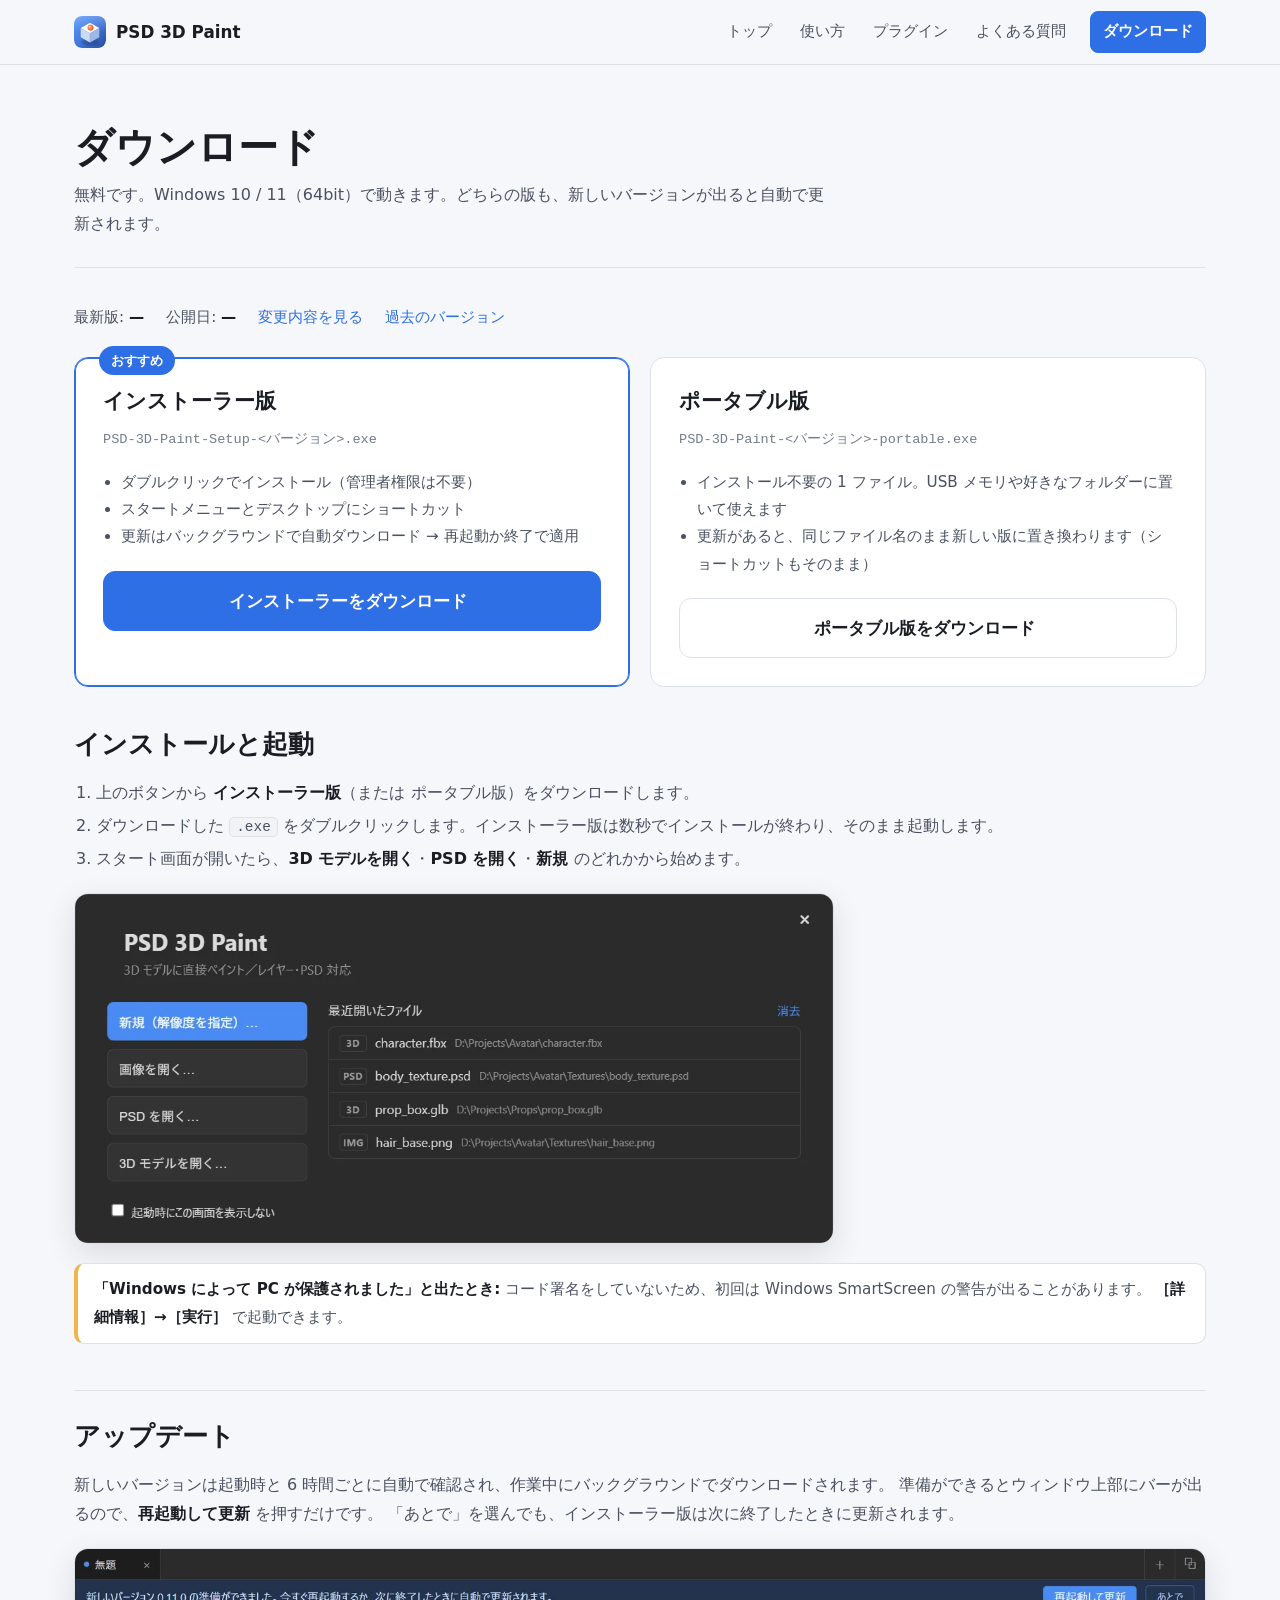
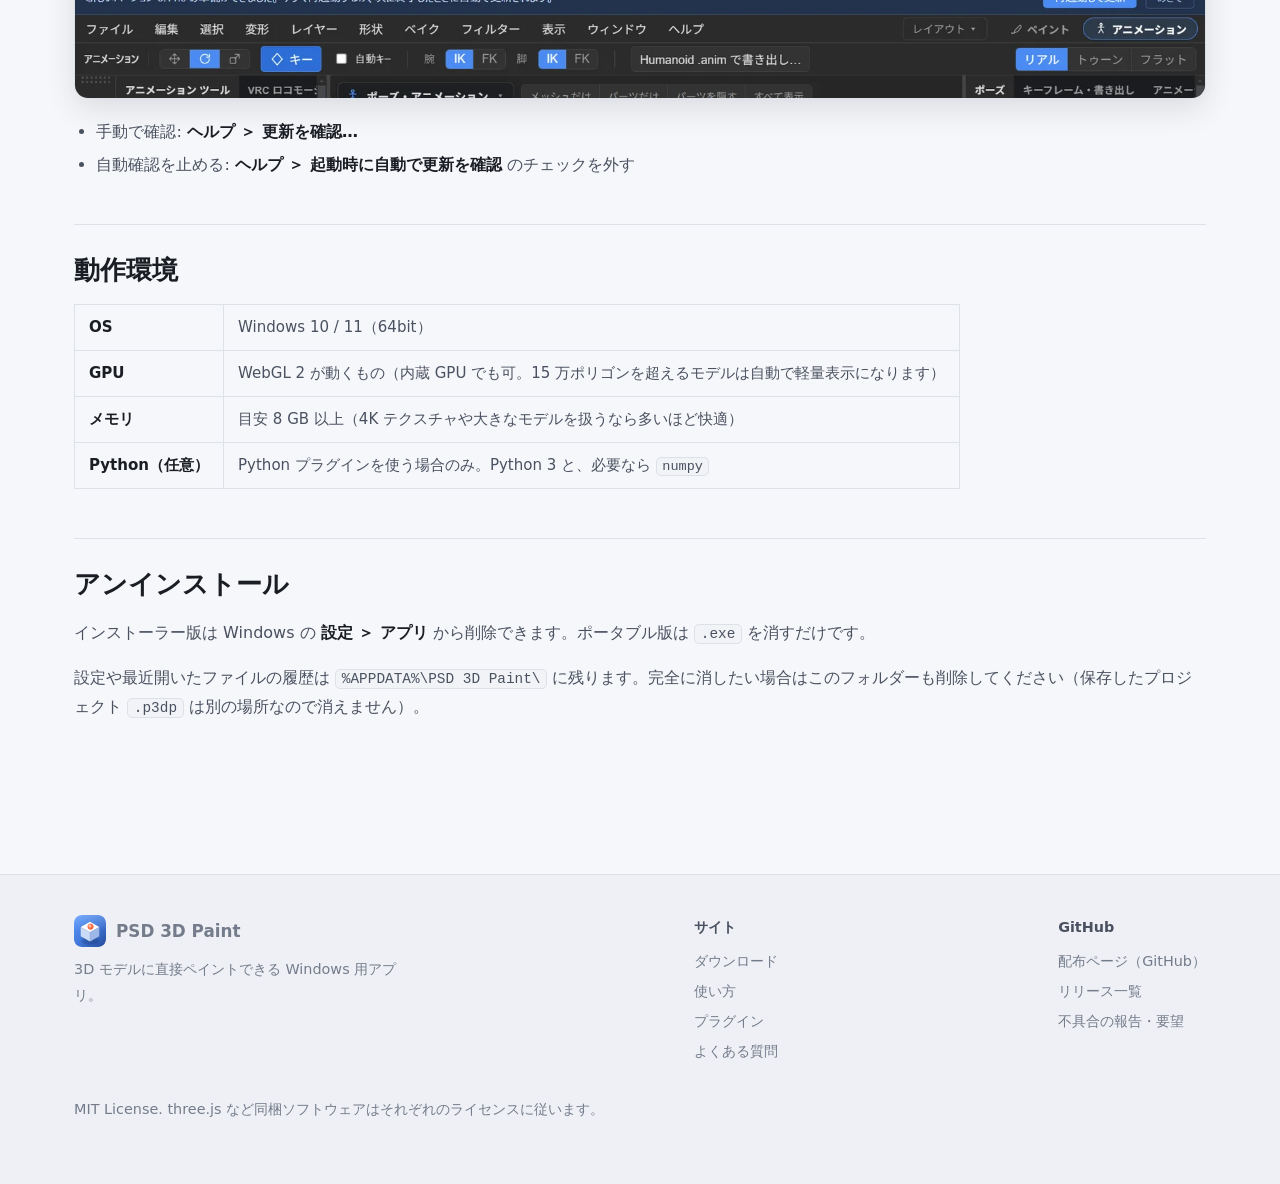
==== download.html @ db3aa848 "Website (PSD 3D Paint 0.12.1)" ====
<!doctype html>
<html lang="ja">
<head>
  <meta charset="utf-8" />
  <meta name="viewport" content="width=device-width, initial-scale=1" />
  <title>ダウンロード — PSD 3D Paint</title>
  <meta name="description" content="PSD 3D Paint の最新版をダウンロード。インストーラー版とポータブル版、どちらも自動アップデートに対応。" />
  <meta property="og:title" content="ダウンロード — PSD 3D Paint" />
  <meta property="og:image" content="images/og.jpg" />
  <link rel="icon" href="images/favicon.png" />
  <link rel="stylesheet" href="assets/style.css" />
</head>
<body>
  <header class="site-header">
    <div class="wrap">
      <a class="brand" href="index.html"><img src="images/icon-256.png" alt="" />PSD 3D Paint</a>
      <button class="nav-toggle" aria-label="メニュー" aria-expanded="false">☰</button>
      <nav class="nav">
        <a href="index.html">トップ</a>
        <a href="guide.html">使い方</a>
        <a href="plugins.html">プラグイン</a>
        <a href="faq.html">よくある質問</a>
        <a class="btn primary" href="download.html">ダウンロード</a>
      </nav>
    </div>
  </header>

  <main class="wrap">
    <div class="page-head">
      <h1>ダウンロード</h1>
      <p>無料です。Windows 10 / 11（64bit）で動きます。どちらの版も、新しいバージョンが出ると自動で更新されます。</p>
    </div>

    <section style="padding:36px 0 20px">
      <div class="notice" data-if-unconfigured>
        <strong>準備中:</strong> 配布ページはまだ公開されていません。公開されるとこのボタンから最新版をダウンロードできるようになります。
      </div>
      <div class="release-info">
        <span>最新版: <b data-release="version">—</b></span>
        <span>公開日: <b data-release="date">—</b></span>
        <a data-release="notes" class="gh-link" data-gh="latest">変更内容を見る</a>
        <a class="gh-link" data-gh="releases">過去のバージョン</a>
      </div>

      <div class="dl-grid">
        <div class="card dl-card recommended">
          <span class="badge">おすすめ</span>
          <h3 style="font-size:1.3rem">インストーラー版</h3>
          <p class="file" data-file="setup">PSD-3D-Paint-Setup-&lt;バージョン&gt;.exe</p>
          <ul>
            <li>ダブルクリックでインストール（管理者権限は不要）</li>
            <li>スタートメニューとデスクトップにショートカット</li>
            <li>更新はバックグラウンドで自動ダウンロード → 再起動か終了で適用</li>
          </ul>
          <a class="btn primary big" data-asset="setup">インストーラーをダウンロード <small data-size></small></a>
        </div>
        <div class="card dl-card">
          <h3 style="font-size:1.3rem">ポータブル版</h3>
          <p class="file" data-file="portable">PSD-3D-Paint-&lt;バージョン&gt;-portable.exe</p>
          <ul>
            <li>インストール不要の 1 ファイル。USB メモリや好きなフォルダーに置いて使えます</li>
            <li>更新があると、同じファイル名のまま新しい版に置き換わります（ショートカットもそのまま）</li>
          </ul>
          <a class="btn big" data-asset="portable">ポータブル版をダウンロード <small data-size></small></a>
        </div>
      </div>
    </section>

    <div class="docs" style="grid-template-columns:1fr;padding-top:20px">
      <div class="content">
        <section id="install">
          <h2>インストールと起動</h2>
          <ol>
            <li>上のボタンから <strong>インストーラー版</strong>（または ポータブル版）をダウンロードします。</li>
            <li>ダウンロードした <code>.exe</code> をダブルクリックします。インストーラー版は数秒でインストールが終わり、そのまま起動します。</li>
            <li>スタート画面が開いたら、<strong>3D モデルを開く</strong>・<strong>PSD を開く</strong>・<strong>新規</strong> のどれかから始めます。</li>
          </ol>
          <figure class="shot mid"><img src="images/welcome.webp" width="1080" height="498" loading="lazy" alt="スタート画面。新規、画像を開く、PSD を開く、3D モデルを開くのボタンと、最近開いたファイルの一覧" /></figure>
          <div class="warn">
            <strong>「Windows によって PC が保護されました」と出たとき:</strong>
            コード署名をしていないため、初回は Windows SmartScreen の警告が出ることがあります。
            <strong>［詳細情報］→［実行］</strong> で起動できます。
          </div>
        </section>

        <section id="update">
          <h2>アップデート</h2>
          <p>
            新しいバージョンは起動時と 6 時間ごとに自動で確認され、作業中にバックグラウンドでダウンロードされます。
            準備ができるとウィンドウ上部にバーが出るので、<strong>再起動して更新</strong> を押すだけです。
            「あとで」を選んでも、インストーラー版は次に終了したときに更新されます。
          </p>
          <figure class="shot"><img src="images/update-banner.webp" width="1600" height="211" loading="lazy" alt="更新バー" /></figure>
          <ul>
            <li>手動で確認: <strong>ヘルプ ＞ 更新を確認…</strong></li>
            <li>自動確認を止める: <strong>ヘルプ ＞ 起動時に自動で更新を確認</strong> のチェックを外す</li>
          </ul>
        </section>

        <section id="requirements">
          <h2>動作環境</h2>
          <table>
            <tbody>
              <tr><th>OS</th><td>Windows 10 / 11（64bit）</td></tr>
              <tr><th>GPU</th><td>WebGL 2 が動くもの（内蔵 GPU でも可。15 万ポリゴンを超えるモデルは自動で軽量表示になります）</td></tr>
              <tr><th>メモリ</th><td>目安 8 GB 以上（4K テクスチャや大きなモデルを扱うなら多いほど快適）</td></tr>
              <tr><th>Python（任意）</th><td>Python プラグインを使う場合のみ。Python 3 と、必要なら <code>numpy</code></td></tr>
            </tbody>
          </table>
        </section>

        <section id="uninstall">
          <h2>アンインストール</h2>
          <p>インストーラー版は Windows の <strong>設定 ＞ アプリ</strong> から削除できます。ポータブル版は <code>.exe</code> を消すだけです。</p>
          <p>設定や最近開いたファイルの履歴は <code>%APPDATA%\PSD 3D Paint\</code> に残ります。完全に消したい場合はこのフォルダーも削除してください（保存したプロジェクト <code>.p3dp</code> は別の場所なので消えません）。</p>
        </section>

      </div>
    </div>
  </main>

  <footer class="site-footer">
    <div class="wrap">
      <div class="cols">
        <div>
          <a class="brand" href="index.html"><img src="images/icon-256.png" alt="" />PSD 3D Paint</a>
          <p style="margin:10px 0 0;max-width:340px">3D モデルに直接ペイントできる Windows 用アプリ。</p>
        </div>
        <div><h4>サイト</h4><ul><li><a href="download.html">ダウンロード</a></li><li><a href="guide.html">使い方</a></li><li><a href="plugins.html">プラグイン</a></li><li><a href="faq.html">よくある質問</a></li></ul></div>
        <div><h4>GitHub</h4><ul><li><a class="gh-link" data-gh="repo">配布ページ（GitHub）</a></li><li><a class="gh-link" data-gh="releases">リリース一覧</a></li><li><a class="gh-link" data-gh="issues">不具合の報告・要望</a></li></ul></div>
      </div>
      <p class="fine">MIT License. three.js など同梱ソフトウェアはそれぞれのライセンスに従います。</p>
    </div>
  </footer>
  <script src="assets/config.js"></script>
  <script src="assets/site.js"></script>
</body>
</html>
---- assets/style.css ----
/* PSD 3D Paint — website styles (no build step; plain CSS) */
:root {
  --bg: #121418;
  --bg-2: #181b21;
  --panel: #1e222a;
  --panel-2: #252a33;
  --line: #2f3540;
  --text: #e8ebf0;
  --text-2: #aab2bf;
  --text-3: #7d8696;
  --accent: #4d8dff;
  --accent-2: #7aa9ff;
  --accent-soft: rgba(77, 141, 255, 0.14);
  --pink: #ff8fb1;
  --gold: #ffd27a;
  --cyan: #7ad7ff;
  --ok: #4cc38a;
  --warn: #f0b44c;
  --code-bg: #0d0f13;
  --shadow: 0 10px 40px rgba(0, 0, 0, 0.45);
  --radius: 14px;
  --maxw: 1180px;
  color-scheme: dark;
}
@media (prefers-color-scheme: light) {
  :root:not([data-theme="dark"]) {
    --bg: #f6f7fa;
    --bg-2: #eef0f5;
    --panel: #ffffff;
    --panel-2: #f1f3f7;
    --line: #dde1e8;
    --text: #1a1d23;
    --text-2: #4a5160;
    --text-3: #747c8b;
    --accent: #2f6fe6;
    --accent-2: #2f6fe6;
    --accent-soft: rgba(47, 111, 230, 0.1);
    --code-bg: #f1f3f7;
    --shadow: 0 10px 30px rgba(20, 30, 50, 0.12);
    color-scheme: light;
  }
}
:root[data-theme="light"] {
  --bg: #f6f7fa; --bg-2: #eef0f5; --panel: #ffffff; --panel-2: #f1f3f7; --line: #dde1e8;
  --text: #1a1d23; --text-2: #4a5160; --text-3: #747c8b; --accent: #2f6fe6; --accent-2: #2f6fe6;
  --accent-soft: rgba(47, 111, 230, 0.1); --code-bg: #f1f3f7; --shadow: 0 10px 30px rgba(20, 30, 50, 0.12);
  color-scheme: light;
}

* { box-sizing: border-box; }
html { scroll-behavior: smooth; scroll-padding-top: 76px; }
body {
  margin: 0;
  background: var(--bg);
  color: var(--text);
  font-family: "Noto Sans JP", "Yu Gothic UI", "Hiragino Sans", "Meiryo", system-ui, sans-serif;
  font-size: 16px;
  line-height: 1.8;
  -webkit-font-smoothing: antialiased;
  overflow-x: hidden;
}
img { max-width: 100%; height: auto; display: block; }
a { color: var(--accent-2); text-decoration: none; }
a:hover { text-decoration: underline; }
code, kbd, pre { font-family: "Cascadia Code", Consolas, "BIZ UDGothic", monospace; }
code { background: var(--panel-2); border: 1px solid var(--line); border-radius: 5px; padding: 0.05em 0.4em; font-size: 0.9em; }
kbd {
  display: inline-block; min-width: 1.6em; text-align: center;
  background: var(--panel); border: 1px solid var(--line); border-bottom-width: 3px;
  border-radius: 6px; padding: 0 0.45em; font-size: 0.85em; line-height: 1.6; color: var(--text);
}
pre {
  background: var(--code-bg); border: 1px solid var(--line); border-radius: 10px;
  padding: 16px 18px; overflow-x: auto; font-size: 0.88rem; line-height: 1.65; margin: 1em 0 1.4em;
}
pre code { background: none; border: 0; padding: 0; font-size: inherit; }
.wrap { max-width: var(--maxw); margin: 0 auto; padding: 0 24px; }
@media (max-width: 640px) { .wrap { padding: 0 16px; } }

/* ---------------------------------------------------------------- header */
.site-header {
  position: sticky; top: 0; z-index: 50;
  background: color-mix(in srgb, var(--bg) 82%, transparent);
  backdrop-filter: saturate(160%) blur(12px);
  border-bottom: 1px solid var(--line);
}
.site-header .wrap { display: flex; align-items: center; gap: 20px; height: 64px; }
.brand { display: flex; align-items: center; gap: 10px; color: var(--text); font-weight: 700; font-size: 1.05rem; white-space: nowrap; }
.brand:hover { text-decoration: none; }
.brand img { width: 32px; height: 32px; border-radius: 8px; }
.nav { display: flex; gap: 4px; margin-left: auto; align-items: center; }
.nav a { color: var(--text-2); padding: 6px 12px; border-radius: 8px; font-size: 0.95rem; white-space: nowrap; }
.nav a:hover { background: var(--panel-2); color: var(--text); text-decoration: none; }
.nav a.active { color: var(--text); background: var(--accent-soft); }
.nav .btn { margin-left: 8px; }
.nav-toggle { display: none; margin-left: auto; background: none; border: 1px solid var(--line); color: var(--text); border-radius: 8px; padding: 6px 10px; font-size: 1rem; cursor: pointer; }
@media (max-width: 860px) {
  .nav-toggle { display: block; }
  .nav {
    display: none; position: absolute; top: 64px; left: 0; right: 0; flex-direction: column; align-items: stretch;
    background: var(--bg); border-bottom: 1px solid var(--line); padding: 10px 16px 16px; gap: 2px;
  }
  .nav.open { display: flex; }
  .nav .btn { margin: 8px 0 0; text-align: center; }
}

/* ---------------------------------------------------------------- buttons */
.btn {
  display: inline-flex; align-items: center; justify-content: center; gap: 8px;
  padding: 10px 20px; border-radius: 10px; font-weight: 600; font-size: 0.98rem;
  border: 1px solid var(--line); background: var(--panel); color: var(--text); cursor: pointer;
  transition: transform 0.12s ease, background 0.12s ease, border-color 0.12s ease;
}
.btn:hover { text-decoration: none; border-color: var(--text-3); transform: translateY(-1px); }
.btn.primary { background: var(--accent); border-color: var(--accent); color: #fff; }
.btn.primary:hover { background: color-mix(in srgb, var(--accent) 88%, white); }
.btn.big { padding: 14px 26px; font-size: 1.05rem; border-radius: 12px; }
.btn small { font-weight: 400; opacity: 0.8; }
.btn-row { display: flex; flex-wrap: wrap; gap: 12px; }

/* ---------------------------------------------------------------- hero */
.hero { position: relative; padding: 72px 0 40px; overflow: hidden; }
.hero::before {
  content: ""; position: absolute; inset: -40% -10% auto -10%; height: 680px; z-index: -1;
  background:
    radial-gradient(40% 50% at 20% 40%, rgba(255, 143, 177, 0.20), transparent 70%),
    radial-gradient(40% 50% at 55% 30%, rgba(255, 210, 122, 0.14), transparent 70%),
    radial-gradient(40% 50% at 85% 40%, rgba(122, 215, 255, 0.18), transparent 70%);
}
.hero h1 { font-size: clamp(2rem, 5vw, 3.4rem); line-height: 1.25; margin: 0 0 18px; letter-spacing: 0.01em; }
.hero h1 .grad { background: linear-gradient(90deg, var(--pink), var(--gold), var(--cyan)); -webkit-background-clip: text; background-clip: text; color: transparent; }
.hero .lead { font-size: clamp(1rem, 2vw, 1.2rem); color: var(--text-2); max-width: 720px; margin: 0 0 28px; }
.hero .meta { margin-top: 14px; color: var(--text-3); font-size: 0.9rem; }
.hero-shot { margin-top: 48px; }
.shot {
  border-radius: var(--radius); border: 1px solid var(--line); box-shadow: var(--shadow);
  overflow: hidden; background: var(--panel);
}
.shot img { width: 100%; }
figure { margin: 1.4em 0; }
figcaption { color: var(--text-3); font-size: 0.88rem; margin-top: 10px; text-align: center; }

/* ---------------------------------------------------------------- sections */
section.block { padding: 72px 0; }
section.block.alt { background: var(--bg-2); border-top: 1px solid var(--line); border-bottom: 1px solid var(--line); }
.eyebrow { color: var(--accent-2); font-weight: 700; font-size: 0.85rem; letter-spacing: 0.08em; text-transform: uppercase; margin: 0 0 8px; }
h2.title { font-size: clamp(1.5rem, 3.2vw, 2.2rem); line-height: 1.35; margin: 0 0 14px; }
p.sub { color: var(--text-2); max-width: 760px; margin: 0 0 36px; }

.grid { display: grid; gap: 20px; }
.grid.c2 { grid-template-columns: repeat(2, minmax(0, 1fr)); }
.grid.c3 { grid-template-columns: repeat(3, minmax(0, 1fr)); }
.grid.c4 { grid-template-columns: repeat(4, minmax(0, 1fr)); }
@media (max-width: 960px) { .grid.c3, .grid.c4 { grid-template-columns: repeat(2, minmax(0, 1fr)); } }
@media (max-width: 640px) { .grid.c2, .grid.c3, .grid.c4 { grid-template-columns: 1fr; } }

.card {
  background: var(--panel); border: 1px solid var(--line); border-radius: var(--radius);
  padding: 22px; display: flex; flex-direction: column; gap: 8px; min-width: 0;
}
.card h3 { margin: 0; font-size: 1.12rem; line-height: 1.45; }
.card p { margin: 0; color: var(--text-2); font-size: 0.95rem; }
.card .ico { width: 40px; height: 40px; border-radius: 10px; display: grid; place-items: center; background: var(--accent-soft); color: var(--accent-2); font-size: 1.25rem; }
.card.media { padding: 0; overflow: hidden; }
.card.media .body { padding: 18px 22px 22px; display: flex; flex-direction: column; gap: 6px; }
.card.media img { border-bottom: 1px solid var(--line); aspect-ratio: 16 / 9; object-fit: cover; object-position: center; }

/* alternating feature rows */
.feature { display: grid; grid-template-columns: 1fr 1.25fr; gap: 48px; align-items: center; padding: 36px 0; }
.feature.rev { grid-template-columns: 1.25fr 1fr; }
.feature.rev .text { order: 2; }
.feature h3 { font-size: clamp(1.25rem, 2.4vw, 1.6rem); margin: 0 0 12px; line-height: 1.4; }
.feature p, .feature li { color: var(--text-2); }
.feature ul { padding-left: 1.2em; margin: 0.6em 0 0; }
@media (max-width: 860px) {
  .feature, .feature.rev { grid-template-columns: 1fr; gap: 20px; }
  .feature.rev .text { order: 0; }
}

.steps { counter-reset: step; display: grid; gap: 18px; grid-template-columns: repeat(3, minmax(0, 1fr)); }
.steps .card::before {
  counter-increment: step; content: counter(step);
  width: 34px; height: 34px; border-radius: 50%; display: grid; place-items: center;
  background: var(--accent); color: #fff; font-weight: 700;
}
@media (max-width: 860px) { .steps { grid-template-columns: 1fr; } }

.tags { display: flex; flex-wrap: wrap; gap: 8px; }
.tag { border: 1px solid var(--line); background: var(--panel); border-radius: 999px; padding: 2px 12px; font-size: 0.85rem; color: var(--text-2); }

.cta {
  text-align: center; padding: 56px 24px; border-radius: 20px; border: 1px solid var(--line);
  background: linear-gradient(135deg, rgba(255, 143, 177, 0.12), rgba(122, 215, 255, 0.12)), var(--panel);
}
.cta h2 { margin: 0 0 10px; font-size: clamp(1.4rem, 3vw, 2rem); }
.cta p { color: var(--text-2); margin: 0 0 24px; }
.cta .btn-row { justify-content: center; }

/* ---------------------------------------------------------------- page head */
.page-head { padding: 56px 0 28px; border-bottom: 1px solid var(--line); }
.page-head h1 { margin: 0 0 8px; font-size: clamp(1.7rem, 4vw, 2.5rem); line-height: 1.3; }
.page-head p { margin: 0; color: var(--text-2); max-width: 760px; }

/* ---------------------------------------------------------------- docs layout */
.docs { display: grid; grid-template-columns: 240px minmax(0, 1fr); gap: 48px; padding: 36px 0 80px; }
.toc { position: sticky; top: 84px; align-self: start; max-height: calc(100vh - 100px); overflow: auto; font-size: 0.92rem; padding-right: 6px; }
.toc .toc-title { font-weight: 700; color: var(--text-3); font-size: 0.8rem; letter-spacing: 0.08em; margin: 0 0 8px; }
.toc ol, .toc ul { list-style: none; margin: 0; padding: 0; }
.toc a { display: block; color: var(--text-2); padding: 4px 10px; border-left: 2px solid var(--line); }
.toc a:hover { color: var(--text); text-decoration: none; border-left-color: var(--text-3); }
.toc a.current { color: var(--accent-2); border-left-color: var(--accent); background: var(--accent-soft); }
@media (max-width: 960px) {
  .docs { grid-template-columns: 1fr; gap: 16px; }
  .toc { position: static; max-height: none; border: 1px solid var(--line); border-radius: 12px; padding: 14px; background: var(--panel); }
}
.content { min-width: 0; }
.content > section { padding-bottom: 28px; margin-bottom: 28px; border-bottom: 1px solid var(--line); }
.content > section:last-child { border-bottom: 0; }
.content h2 { font-size: 1.6rem; margin: 0 0 14px; line-height: 1.4; }
.content h3 { font-size: 1.15rem; margin: 1.6em 0 0.5em; }
.content p, .content li { color: var(--text-2); }
.content strong { color: var(--text); }
.content ul, .content ol { padding-left: 1.4em; }
.content li { margin: 0.25em 0; }
.content .shot { margin: 1.2em 0; }
.content .shot.narrow { max-width: 460px; }
.content .shot.mid { max-width: 760px; }
.inline-shots { display: flex; flex-wrap: wrap; gap: 18px; align-items: flex-start; }
.inline-shots figure { margin: 0; flex: 1 1 260px; }

table { width: 100%; border-collapse: collapse; margin: 1em 0 1.4em; font-size: 0.94rem; display: block; overflow-x: auto; }
thead { background: var(--panel-2); }
th, td { text-align: left; padding: 9px 14px; border: 1px solid var(--line); vertical-align: top; }
th { font-weight: 600; white-space: nowrap; }
td { color: var(--text-2); }
table.keys td:first-child { white-space: nowrap; }

.note, .tip, .warn {
  border: 1px solid var(--line); border-left: 4px solid var(--accent); background: var(--panel);
  border-radius: 10px; padding: 12px 16px; margin: 1.2em 0; color: var(--text-2); font-size: 0.95rem;
}
.tip { border-left-color: var(--ok); }
.warn { border-left-color: var(--warn); }
.note strong, .tip strong, .warn strong { color: var(--text); }

/* ---------------------------------------------------------------- download */
.dl-grid { display: grid; grid-template-columns: repeat(2, minmax(0, 1fr)); gap: 20px; }
@media (max-width: 760px) { .dl-grid { grid-template-columns: 1fr; } }
.dl-card { position: relative; padding: 28px; gap: 12px; }
.dl-card.recommended { border-color: var(--accent); box-shadow: 0 0 0 1px var(--accent) inset; }
.dl-card .badge { position: absolute; top: -12px; left: 24px; background: var(--accent); color: #fff; font-size: 0.8rem; font-weight: 700; padding: 3px 12px; border-radius: 999px; }
.dl-card .file { font-family: Consolas, monospace; font-size: 0.85rem; color: var(--text-3); word-break: break-all; }
.dl-card ul { margin: 4px 0 8px; padding-left: 1.2em; color: var(--text-2); font-size: 0.95rem; }
.release-info { display: flex; flex-wrap: wrap; gap: 8px 22px; color: var(--text-2); font-size: 0.95rem; margin: 0 0 26px; }
.release-info b { color: var(--text); }
.notice { border: 1px dashed var(--warn); color: var(--text-2); background: color-mix(in srgb, var(--warn) 8%, transparent); border-radius: 12px; padding: 14px 18px; margin: 0 0 24px; }
.notice[hidden] { display: none; }

/* ---------------------------------------------------------------- faq */
details.qa { border: 1px solid var(--line); border-radius: 12px; background: var(--panel); margin: 0 0 12px; }
details.qa summary { cursor: pointer; padding: 16px 20px; font-weight: 600; list-style: none; display: flex; gap: 10px; align-items: flex-start; }
details.qa summary::-webkit-details-marker { display: none; }
details.qa summary::before { content: "Q"; color: var(--accent-2); font-weight: 800; flex: 0 0 auto; }
details.qa summary::after { content: "+"; margin-left: auto; color: var(--text-3); font-weight: 400; font-size: 1.2rem; line-height: 1.4; }
details.qa[open] summary::after { content: "−"; }
details.qa .a { padding: 0 20px 16px 44px; color: var(--text-2); }
details.qa .a p { margin: 0.4em 0; }
h2.faq-group { font-size: 1.2rem; margin: 36px 0 14px; color: var(--text); }

/* ---------------------------------------------------------------- footer */
.site-footer { border-top: 1px solid var(--line); padding: 40px 0 48px; color: var(--text-3); font-size: 0.9rem; background: var(--bg-2); }
.site-footer .cols { display: flex; flex-wrap: wrap; gap: 28px 56px; justify-content: space-between; }
.site-footer h4 { color: var(--text-2); margin: 0 0 8px; font-size: 0.9rem; }
.site-footer ul { list-style: none; margin: 0; padding: 0; }
.site-footer li { margin: 4px 0; }
.site-footer a { color: var(--text-3); }
.site-footer a:hover { color: var(--text); }
.site-footer .fine { margin-top: 28px; }

.gh-link[data-missing] { opacity: 0.5; pointer-events: none; }
.sr-only { position: absolute; width: 1px; height: 1px; overflow: hidden; clip: rect(0 0 0 0); }
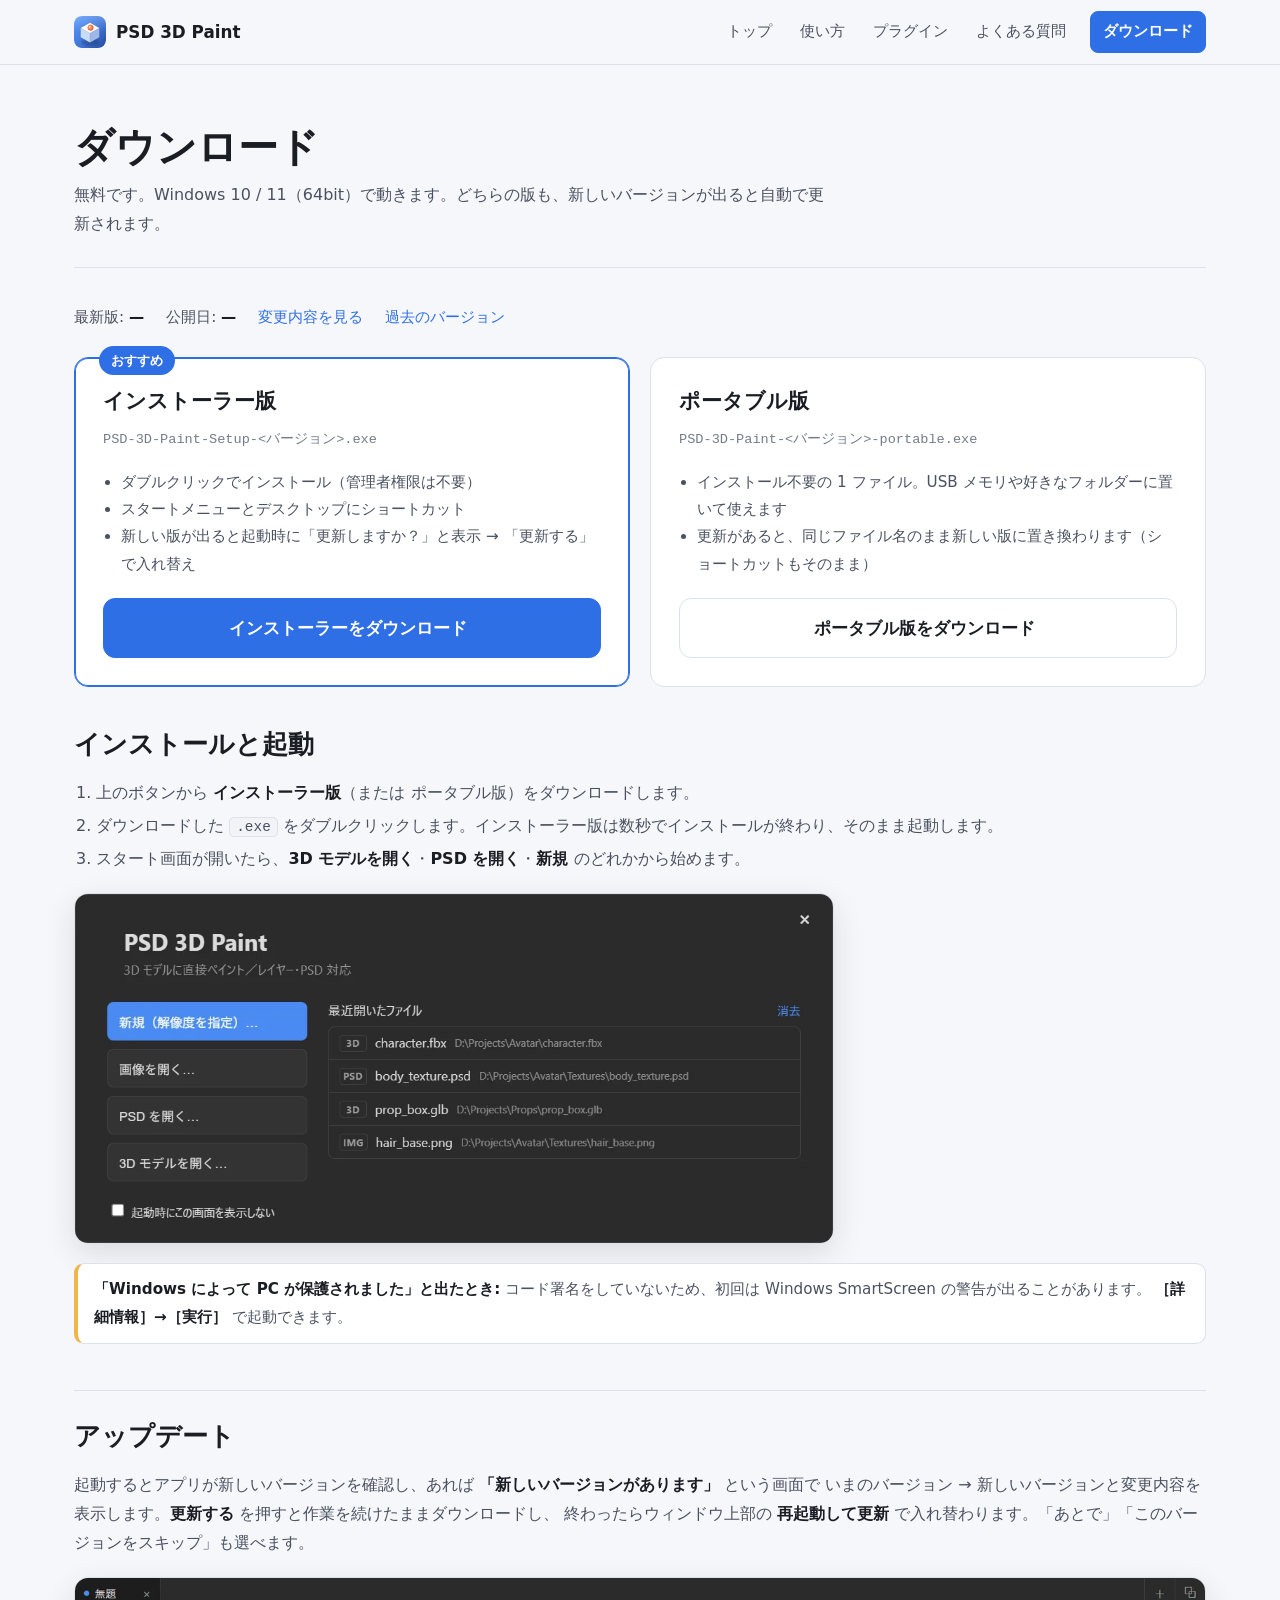
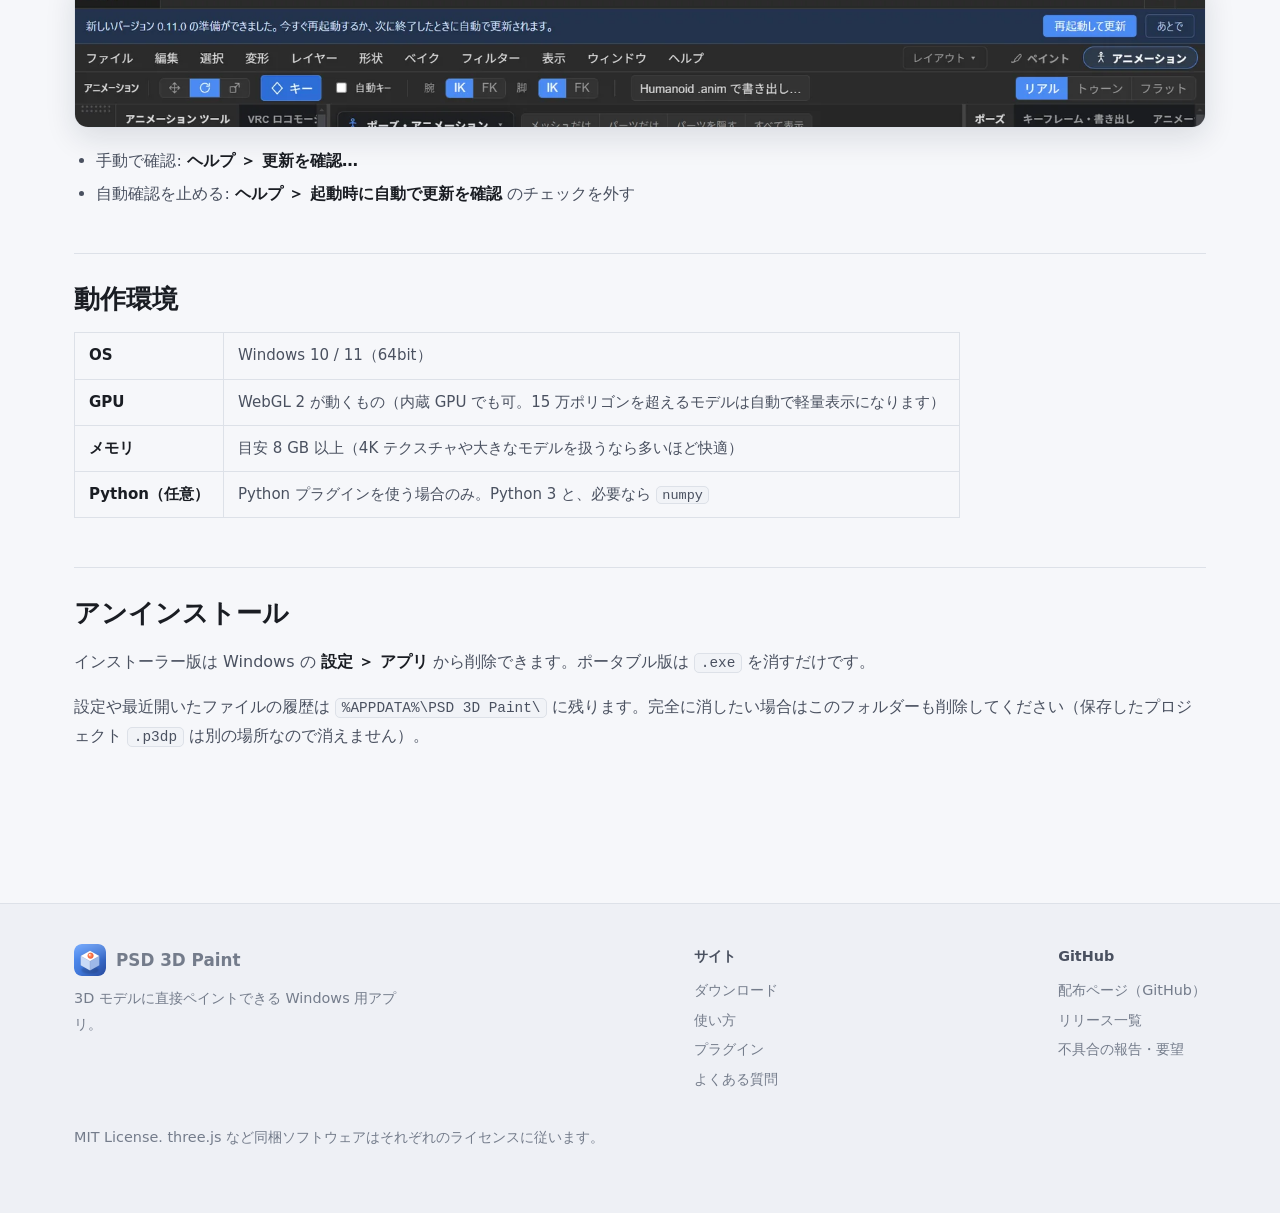
==== commit 92c8f0fa: "Website (PSD 3D Paint 0.12.1)" ====
--- a/download.html
+++ b/download.html
@@ -50,7 +50,7 @@
           <ul>
             <li>ダブルクリックでインストール（管理者権限は不要）</li>
             <li>スタートメニューとデスクトップにショートカット</li>
-            <li>更新はバックグラウンドで自動ダウンロード → 再起動か終了で適用</li>
+            <li>新しい版が出ると起動時に「更新しますか？」と表示 → 「更新する」で入れ替え</li>
           </ul>
           <a class="btn primary big" data-asset="setup">インストーラーをダウンロード <small data-size></small></a>
         </div>
@@ -86,9 +86,9 @@
         <section id="update">
           <h2>アップデート</h2>
           <p>
-            新しいバージョンは起動時と 6 時間ごとに自動で確認され、作業中にバックグラウンドでダウンロードされます。
-            準備ができるとウィンドウ上部にバーが出るので、<strong>再起動して更新</strong> を押すだけです。
-            「あとで」を選んでも、インストーラー版は次に終了したときに更新されます。
+            起動するとアプリが新しいバージョンを確認し、あれば <strong>「新しいバージョンがあります」</strong> という画面で
+            いまのバージョン → 新しいバージョンと変更内容を表示します。<strong>更新する</strong> を押すと作業を続けたままダウンロードし、
+            終わったらウィンドウ上部の <strong>再起動して更新</strong> で入れ替わります。「あとで」「このバージョンをスキップ」も選べます。
           </p>
           <figure class="shot"><img src="images/update-banner.webp" width="1600" height="211" loading="lazy" alt="更新バー" /></figure>
           <ul>
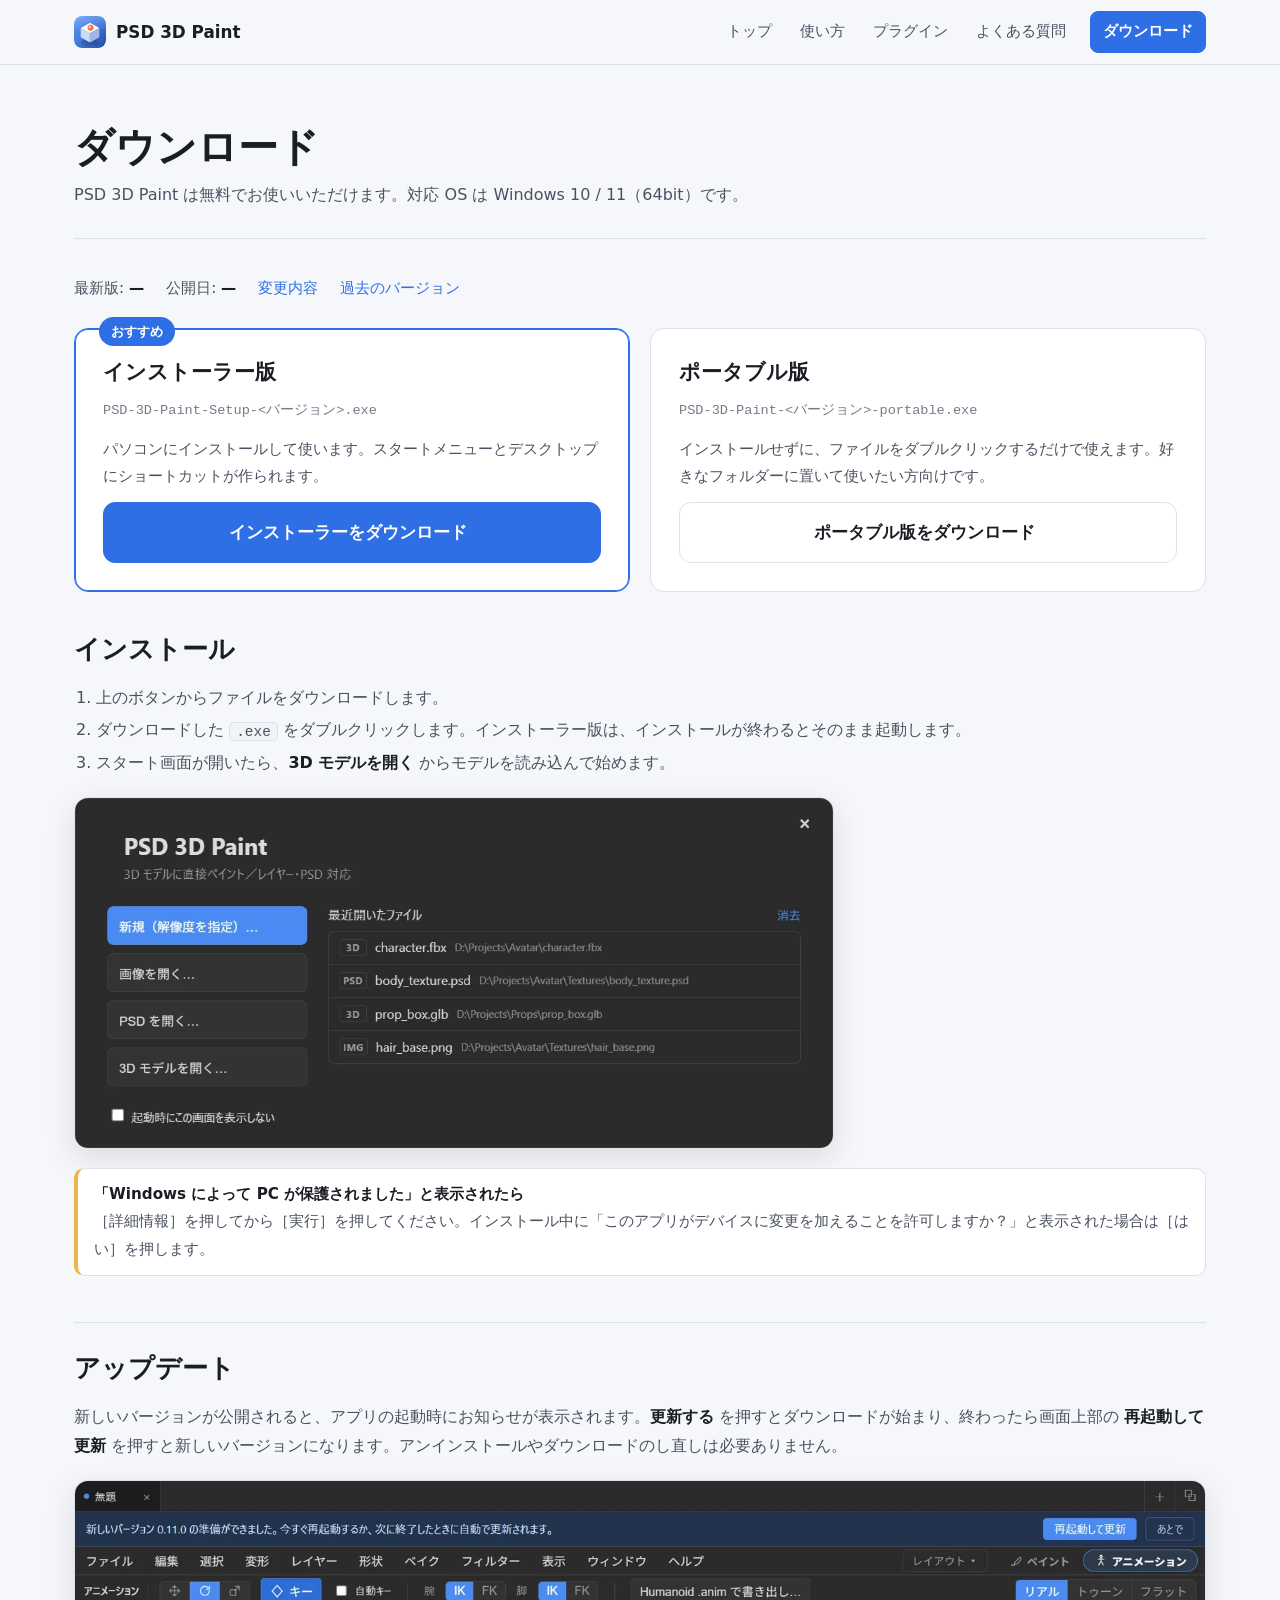
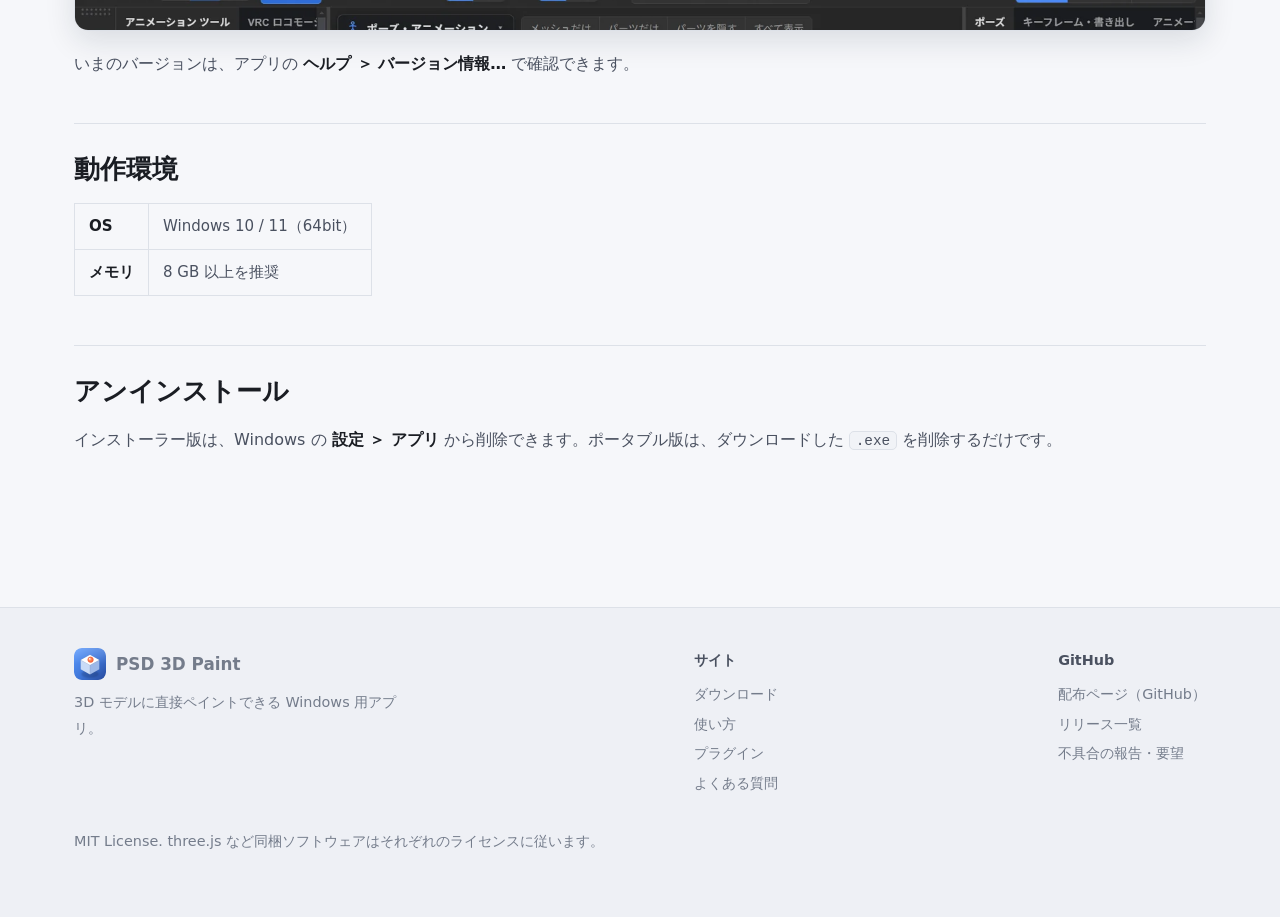
==== commit 93e06bcb: "Website (PSD 3D Paint 0.12.1)" ====
--- a/download.html
+++ b/download.html
@@ -4,7 +4,7 @@
   <meta charset="utf-8" />
   <meta name="viewport" content="width=device-width, initial-scale=1" />
   <title>ダウンロード — PSD 3D Paint</title>
-  <meta name="description" content="PSD 3D Paint の最新版をダウンロード。インストーラー版とポータブル版、どちらも自動アップデートに対応。" />
+  <meta name="description" content="PSD 3D Paint の最新版をダウンロード（Windows 10 / 11）。インストーラー版とポータブル版があります。" />
   <meta property="og:title" content="ダウンロード — PSD 3D Paint" />
   <meta property="og:image" content="images/og.jpg" />
   <link rel="icon" href="images/favicon.png" />
@@ -13,7 +13,7 @@
 <body>
   <header class="site-header">
     <div class="wrap">
-      <a class="brand" href="index.html"><img src="images/icon-256.png" alt="" />PSD 3D Paint</a>
+      <a class="brand" href="index.html"><img data-img="icon" src="images/icon-256.png" alt="" />PSD 3D Paint</a>
       <button class="nav-toggle" aria-label="メニュー" aria-expanded="false">☰</button>
       <nav class="nav">
         <a href="index.html">トップ</a>
@@ -28,17 +28,17 @@
   <main class="wrap">
     <div class="page-head">
       <h1>ダウンロード</h1>
-      <p>無料です。Windows 10 / 11（64bit）で動きます。どちらの版も、新しいバージョンが出ると自動で更新されます。</p>
+      <p>PSD 3D Paint は無料でお使いいただけます。対応 OS は Windows 10 / 11（64bit）です。</p>
     </div>
 
     <section style="padding:36px 0 20px">
       <div class="notice" data-if-unconfigured>
-        <strong>準備中:</strong> 配布ページはまだ公開されていません。公開されるとこのボタンから最新版をダウンロードできるようになります。
+        ただいま準備中です。公開されると、このページから最新版をダウンロードできます。
       </div>
       <div class="release-info">
         <span>最新版: <b data-release="version">—</b></span>
         <span>公開日: <b data-release="date">—</b></span>
-        <a data-release="notes" class="gh-link" data-gh="latest">変更内容を見る</a>
+        <a data-release="notes" class="gh-link" data-gh="latest">変更内容</a>
         <a class="gh-link" data-gh="releases">過去のバージョン</a>
       </div>
 
@@ -47,20 +47,13 @@
           <span class="badge">おすすめ</span>
           <h3 style="font-size:1.3rem">インストーラー版</h3>
           <p class="file" data-file="setup">PSD-3D-Paint-Setup-&lt;バージョン&gt;.exe</p>
-          <ul>
-            <li>ダブルクリックでインストール（管理者権限は不要）</li>
-            <li>スタートメニューとデスクトップにショートカット</li>
-            <li>新しい版が出ると起動時に「更新しますか？」と表示 → 「更新する」で入れ替え</li>
-          </ul>
+          <p>パソコンにインストールして使います。スタートメニューとデスクトップにショートカットが作られます。</p>
           <a class="btn primary big" data-asset="setup">インストーラーをダウンロード <small data-size></small></a>
         </div>
         <div class="card dl-card">
           <h3 style="font-size:1.3rem">ポータブル版</h3>
           <p class="file" data-file="portable">PSD-3D-Paint-&lt;バージョン&gt;-portable.exe</p>
-          <ul>
-            <li>インストール不要の 1 ファイル。USB メモリや好きなフォルダーに置いて使えます</li>
-            <li>更新があると、同じファイル名のまま新しい版に置き換わります（ショートカットもそのまま）</li>
-          </ul>
+          <p>インストールせずに、ファイルをダブルクリックするだけで使えます。好きなフォルダーに置いて使いたい方向けです。</p>
           <a class="btn big" data-asset="portable">ポータブル版をダウンロード <small data-size></small></a>
         </div>
       </div>
@@ -69,32 +62,24 @@
     <div class="docs" style="grid-template-columns:1fr;padding-top:20px">
       <div class="content">
         <section id="install">
-          <h2>インストールと起動</h2>
+          <h2>インストール</h2>
           <ol>
-            <li>上のボタンから <strong>インストーラー版</strong>（または ポータブル版）をダウンロードします。</li>
-            <li>ダウンロードした <code>.exe</code> をダブルクリックします。インストーラー版は数秒でインストールが終わり、そのまま起動します。</li>
-            <li>スタート画面が開いたら、<strong>3D モデルを開く</strong>・<strong>PSD を開く</strong>・<strong>新規</strong> のどれかから始めます。</li>
+            <li>上のボタンからファイルをダウンロードします。</li>
+            <li>ダウンロードした <code>.exe</code> をダブルクリックします。インストーラー版は、インストールが終わるとそのまま起動します。</li>
+            <li>スタート画面が開いたら、<strong>3D モデルを開く</strong> からモデルを読み込んで始めます。</li>
           </ol>
-          <figure class="shot mid"><img src="images/welcome.webp" width="1080" height="498" loading="lazy" alt="スタート画面。新規、画像を開く、PSD を開く、3D モデルを開くのボタンと、最近開いたファイルの一覧" /></figure>
+          <figure class="shot mid"><img data-img="welcome" src="images/welcome.webp" width="1080" height="498" loading="lazy" alt="スタート画面" /></figure>
           <div class="warn">
-            <strong>「Windows によって PC が保護されました」と出たとき:</strong>
-            コード署名をしていないため、初回は Windows SmartScreen の警告が出ることがあります。
-            <strong>［詳細情報］→［実行］</strong> で起動できます。
+            <strong>「Windows によって PC が保護されました」と表示されたら</strong><br />
+            ［詳細情報］を押してから［実行］を押してください。インストール中に「このアプリがデバイスに変更を加えることを許可しますか？」と表示された場合は［はい］を押します。
           </div>
         </section>
 
         <section id="update">
           <h2>アップデート</h2>
-          <p>
-            起動するとアプリが新しいバージョンを確認し、あれば <strong>「新しいバージョンがあります」</strong> という画面で
-            いまのバージョン → 新しいバージョンと変更内容を表示します。<strong>更新する</strong> を押すと作業を続けたままダウンロードし、
-            終わったらウィンドウ上部の <strong>再起動して更新</strong> で入れ替わります。「あとで」「このバージョンをスキップ」も選べます。
-          </p>
-          <figure class="shot"><img src="images/update-banner.webp" width="1600" height="211" loading="lazy" alt="更新バー" /></figure>
-          <ul>
-            <li>手動で確認: <strong>ヘルプ ＞ 更新を確認…</strong></li>
-            <li>自動確認を止める: <strong>ヘルプ ＞ 起動時に自動で更新を確認</strong> のチェックを外す</li>
-          </ul>
+          <p>新しいバージョンが公開されると、アプリの起動時にお知らせが表示されます。<strong>更新する</strong> を押すとダウンロードが始まり、終わったら画面上部の <strong>再起動して更新</strong> を押すと新しいバージョンになります。アンインストールやダウンロードのし直しは必要ありません。</p>
+          <figure class="shot"><img data-img="update" src="images/update-banner.webp" width="1600" height="211" loading="lazy" alt="アップデートのお知らせ" /></figure>
+          <p>いまのバージョンは、アプリの <strong>ヘルプ ＞ バージョン情報…</strong> で確認できます。</p>
         </section>
 
         <section id="requirements">
@@ -102,19 +87,15 @@
           <table>
             <tbody>
               <tr><th>OS</th><td>Windows 10 / 11（64bit）</td></tr>
-              <tr><th>GPU</th><td>WebGL 2 が動くもの（内蔵 GPU でも可。15 万ポリゴンを超えるモデルは自動で軽量表示になります）</td></tr>
-              <tr><th>メモリ</th><td>目安 8 GB 以上（4K テクスチャや大きなモデルを扱うなら多いほど快適）</td></tr>
-              <tr><th>Python（任意）</th><td>Python プラグインを使う場合のみ。Python 3 と、必要なら <code>numpy</code></td></tr>
+              <tr><th>メモリ</th><td>8 GB 以上を推奨</td></tr>
             </tbody>
           </table>
         </section>
 
         <section id="uninstall">
           <h2>アンインストール</h2>
-          <p>インストーラー版は Windows の <strong>設定 ＞ アプリ</strong> から削除できます。ポータブル版は <code>.exe</code> を消すだけです。</p>
-          <p>設定や最近開いたファイルの履歴は <code>%APPDATA%\PSD 3D Paint\</code> に残ります。完全に消したい場合はこのフォルダーも削除してください（保存したプロジェクト <code>.p3dp</code> は別の場所なので消えません）。</p>
+          <p>インストーラー版は、Windows の <strong>設定 ＞ アプリ</strong> から削除できます。ポータブル版は、ダウンロードした <code>.exe</code> を削除するだけです。</p>
         </section>
-
       </div>
     </div>
   </main>
@@ -123,7 +104,7 @@
     <div class="wrap">
       <div class="cols">
         <div>
-          <a class="brand" href="index.html"><img src="images/icon-256.png" alt="" />PSD 3D Paint</a>
+          <a class="brand" href="index.html"><img data-img="icon" src="images/icon-256.png" alt="" />PSD 3D Paint</a>
           <p style="margin:10px 0 0;max-width:340px">3D モデルに直接ペイントできる Windows 用アプリ。</p>
         </div>
         <div><h4>サイト</h4><ul><li><a href="download.html">ダウンロード</a></li><li><a href="guide.html">使い方</a></li><li><a href="plugins.html">プラグイン</a></li><li><a href="faq.html">よくある質問</a></li></ul></div>
@@ -133,6 +114,7 @@
     </div>
   </footer>
   <script src="assets/config.js"></script>
+  <script src="assets/images.js"></script>
   <script src="assets/site.js"></script>
 </body>
 </html>
